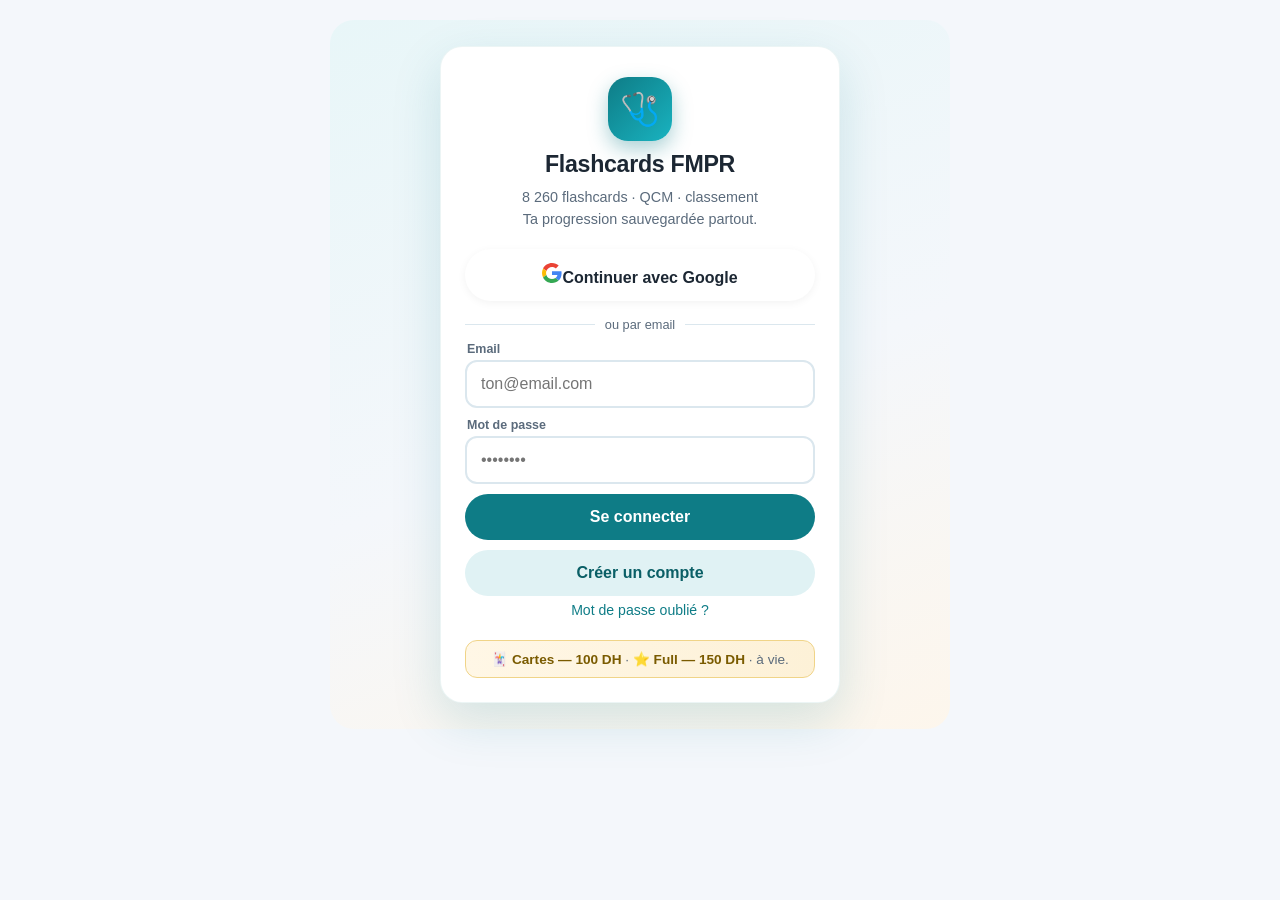
==== index.html @ 7f780e0e "FMPR app with tiers" ====
<!DOCTYPE html>
<html lang="fr">
<head>
<meta charset="UTF-8">
<meta name="viewport" content="width=device-width, initial-scale=1.0, viewport-fit=cover">
<meta name="theme-color" content="#0e7c86">
<title>Flashcards FMPR — Connexion</title>
<link rel="stylesheet" href="styles.css">
<link rel="manifest" href="manifest.json">
</head>
<body>
<div id="app"></div>
<script>
/* Vigie de demarrage : si l'app ne s'affiche pas (module bloque,
   navigateur trop ancien...), affiche un message d'aide au lieu d'une page blanche. */
(function () {
  var app = document.getElementById('app');
  if (!app) return;
  function card(title, body) {
    if (app.children.length) return;
    app.innerHTML =
      '<div style="min-height:70vh;display:flex;align-items:center;justify-content:center;padding:24px;font-family:-apple-system,Segoe UI,Roboto,Arial,sans-serif;">' +
      '<div style="max-width:420px;background:#fff;border-radius:16px;box-shadow:0 8px 24px rgba(14,124,134,.15);padding:28px 24px;text-align:center;color:#1c2733;">' +
      '<div style="font-size:2rem;margin-bottom:8px;">&#129657;</div>' +
      '<h2 style="margin:0 0 8px;font-size:1.1rem;">' + title + '</h2>' +
      '<p style="margin:0;font-size:.92rem;line-height:1.6;color:#5b6b7c;">' + body + '</p></div></div>';
  }
  var noImportMap = !('supports' in HTMLScriptElement) || !HTMLScriptElement.supports('importmap');
  if (noImportMap) {
    card('Mets \u00e0 jour ton navigateur',
      'Cette app a besoin d\u2019un navigateur r\u00e9cent. Sur iPhone : R\u00e9glages \u2192 G\u00e9n\u00e9ral \u2192 Mise \u00e0 jour logicielle, ou ouvre ce lien dans Chrome.');
    return;
  }
  setTimeout(function () {
    card('La page n\u2019arrive pas \u00e0 charger',
      'V\u00e9rifie ta connexion internet, d\u00e9sactive ton bloqueur de pub pour ce site, puis recharge la page. Si \u00e7a persiste, ouvre le lien dans Chrome ou un Safari \u00e0 jour.');
  }, 9000);
})();
</script>
<div id="toast" class="toast" hidden></div>
<script type="module" src="js/login.js"></script>
<script>
if ('serviceWorker' in navigator) {
  window.addEventListener('load', () => {
    navigator.serviceWorker.register('sw.js').catch(() => {});
  });
}
</script>
</body>
</html>
---- styles.css ----
:root{
  --teal:#0e7c86; --teal-dark:#0a5f66; --teal-light:#e0f2f4;
  --bg:#f4f7fb; --card:#ffffff; --ink:#1c2733; --muted:#5b6b7c;
  --gold:#f5c542; --green:#22a06b; --red:#e05252;
  --radius:16px;
}
*{box-sizing:border-box; -webkit-tap-highlight-color:transparent;}
html,body{margin:0;padding:0;}
body{
  font-family:-apple-system,BlinkMacSystemFont,"Segoe UI",Roboto,Arial,sans-serif;
  background:var(--bg); color:var(--ink);
  min-height:100vh; padding-bottom:86px;
}
#app{max-width:640px;margin:0 auto;padding:14px 14px 20px;}

/* ---------- boot / login ---------- */
.boot{text-align:center;padding:70px 20px;color:var(--muted);}
.boot-logo{font-size:3.2rem;}
.boot-title{font-size:1.5rem;font-weight:800;color:var(--ink);margin-top:8px;}
.boot-sub{margin-top:6px;font-size:.9rem;}
.login-wrap{
  min-height:78vh;display:flex;align-items:center;justify-content:center;
  background:linear-gradient(160deg,#e8f6f8 0%,#f4f7fb 55%,#fdf6ec 100%);
  border-radius:24px;padding:26px 16px;margin:6px -4px 0;
}
.login-card{background:var(--card);border-radius:22px;padding:30px 24px 24px;width:100%;max-width:400px;
  box-shadow:0 18px 50px rgba(14,124,134,.16);border:1px solid rgba(14,124,134,.08);}
.login-logo{width:64px;height:64px;margin:0 auto 10px;border-radius:20px;font-size:2rem;
  display:flex;align-items:center;justify-content:center;color:#fff;
  background:linear-gradient(135deg,#0e7c86,#19b3c0);box-shadow:0 8px 20px rgba(14,124,134,.35);}
.login-card h1{margin:0;text-align:center;font-size:1.45rem;letter-spacing:-.3px;}
.login-sub{text-align:center;color:var(--muted);font-size:.9rem;line-height:1.55;margin:8px 0 18px;}
.btn-google{background:#fff;color:#1c2733;border:1.5px solid #dbe7ee;display:flex;align-items:center;
  justify-content:center;gap:10px;box-shadow:0 2px 8px rgba(0,0,0,.05);}
.btn-google:active{background:#f4f7fb;border-color:#b9cdd9;}
.btn-google:disabled{opacity:.6;}
.fld{display:block;margin-top:10px;}
.fld > span{display:block;font-size:.78rem;font-weight:700;color:var(--muted);margin:0 2px 4px;}
.fld .input{margin-top:0;}
.login-pro{margin-top:16px;text-align:center;font-size:.85rem;color:var(--muted);
  background:linear-gradient(90deg,#fff7e6,#fdf1d7);border:1px solid #f0d488;border-radius:12px;padding:10px 12px;}
.login-pro b{color:#7a5b00;}
.btn{display:block;width:100%;border:none;border-radius:999px;padding:14px;font:inherit;
  font-weight:700;font-size:1rem;cursor:pointer;margin-top:10px;}
.btn-primary{background:var(--teal);color:#fff;}
.btn-primary:active{background:var(--teal-dark);}
.btn-ghost{background:var(--teal-light);color:var(--teal-dark);}
.btn-warn{background:#fff7e6;color:#7a5b00;border:2px solid var(--gold);}
.input{width:100%;font:inherit;padding:13px 14px;border:2px solid #dbe7ee;border-radius:12px;margin-top:8px;}
.input:focus{outline:none;border-color:var(--teal);}
.hr{display:flex;align-items:center;gap:10px;color:var(--muted);font-size:.8rem;margin:16px 0 6px;}
.hr::before,.hr::after{content:"";flex:1;height:1px;background:#dbe7ee;}
.err{background:#fdecec;color:#a02c2c;border-radius:10px;padding:10px 12px;font-size:.85rem;margin-top:10px;display:none;}
.linklike{background:none;border:none;color:var(--teal);font:inherit;font-size:.88rem;cursor:pointer;padding:6px 0;}

/* ---------- header / cards ---------- */
.topbar{display:flex;align-items:center;justify-content:space-between;margin:4px 2px 12px;}
.topbar h2{margin:0;font-size:1.2rem;}
.streak{background:#fff;border-radius:999px;padding:7px 14px;font-weight:800;font-size:.9rem;
  box-shadow:0 2px 8px rgba(0,0,0,.06);}
.xpbar{background:var(--card);border-radius:var(--radius);padding:12px 14px;margin-bottom:12px;
  box-shadow:0 2px 10px rgba(0,0,0,.05);}
.xpbar .row{display:flex;justify-content:space-between;font-size:.82rem;color:var(--muted);margin-bottom:6px;}
.xpbar .row b{color:var(--ink);}
.track{height:8px;background:#e8eef3;border-radius:99px;overflow:hidden;}
.track > div{height:100%;background:linear-gradient(90deg,var(--teal),#19b3c0);border-radius:99px;transition:width .3s;}
.grid{display:grid;grid-template-columns:1fr 1fr;gap:10px;}
.disc{background:var(--card);border-radius:var(--radius);padding:16px 14px;box-shadow:0 2px 10px rgba(0,0,0,.05);
  cursor:pointer;border:2px solid transparent;text-align:left;font:inherit;}
.disc:active{border-color:var(--teal);}
.disc .emoji{font-size:1.7rem;}
.disc h3{margin:8px 0 2px;font-size:.98rem;}
.disc small{color:var(--muted);font-size:.78rem;}
.disc .pbar{margin-top:10px;}
.chapter{margin:14px 2px 6px;font-size:.82rem;font-weight:800;color:var(--muted);text-transform:uppercase;letter-spacing:.5px;}
.topic{background:var(--card);border-radius:12px;padding:13px 14px;margin-bottom:8px;display:flex;
  align-items:center;justify-content:space-between;gap:10px;cursor:pointer;box-shadow:0 1px 6px rgba(0,0,0,.04);
  border:none;width:100%;font:inherit;text-align:left;}
.topic .t{font-weight:600;font-size:.93rem;}
.topic .c{font-size:.75rem;color:var(--muted);margin-top:2px;}
.topic .pct{font-size:.78rem;font-weight:800;color:var(--teal);white-space:nowrap;}
.back{background:none;border:none;color:var(--teal);font:inherit;font-weight:700;cursor:pointer;padding:8px 0;font-size:.95rem;}

/* ---------- flip cards ---------- */
.progress-line{font-size:.82rem;color:var(--muted);margin:2px 2px 10px;display:flex;justify-content:space-between;}
.fcard{background:var(--card);border-radius:20px;min-height:300px;display:flex;flex-direction:column;
  justify-content:center;align-items:center;text-align:center;padding:28px 22px;cursor:pointer;
  box-shadow:0 8px 24px rgba(14,124,134,.12);user-select:none;}
.fcard .q{font-size:1.12rem;font-weight:700;line-height:1.5;}
.fcard .a{font-size:1.02rem;line-height:1.6;white-space:pre-line;}
.fcard .hint{margin-top:14px;font-size:.75rem;color:var(--muted);}
.fcard.flipped{background:#f0fafb;border:2px solid var(--teal-light);}
.fcard-nav{display:flex;gap:10px;margin-top:14px;}
.fcard-nav .btn{margin-top:0;}
.star-row{display:flex;justify-content:center;gap:10px;margin-top:10px;}
.iconbtn{background:var(--card);border:2px solid #dbe7ee;border-radius:999px;width:52px;height:52px;
  font-size:1.3rem;cursor:pointer;}
.iconbtn.on{border-color:var(--gold);background:#fff7e6;}
.demo-note{background:#fff7e6;border:2px solid var(--gold);border-radius:12px;padding:12px 14px;
  font-size:.85rem;color:#7a5b00;margin-bottom:12px;line-height:1.5;}

/* ---------- lock / paywall ---------- */
.lock{background:var(--card);border-radius:20px;padding:30px 22px;text-align:center;
  box-shadow:0 10px 30px rgba(14,124,134,.12);margin-top:20px;}
.lock .big{font-size:3rem;}
.lock h2{margin:10px 0 6px;}
.lock p{color:var(--muted);font-size:.92rem;line-height:1.6;}
.code-row{display:flex;gap:8px;margin-top:12px;}
.code-row .input{margin-top:0;font-family:monospace;text-transform:uppercase;}

/* ---------- MCQ ---------- */
.mcq-setup{background:var(--card);border-radius:var(--radius);padding:18px;box-shadow:0 2px 10px rgba(0,0,0,.05);}
.opt{display:block;width:100%;text-align:left;background:var(--card);border:2px solid #dbe7ee;
  border-radius:12px;padding:14px;font:inherit;font-size:.95rem;margin-bottom:10px;cursor:pointer;line-height:1.45;}
.opt.correct{border-color:var(--green);background:#e9f9f1;}
.opt.wrong{border-color:var(--red);background:#fdecec;}
.opt:disabled{cursor:default;opacity:.95;}
.opt .letter{display:inline-block;width:26px;height:26px;border-radius:50%;background:var(--teal-light);
  color:var(--teal-dark);font-weight:800;font-size:.8rem;text-align:center;line-height:26px;margin-right:10px;}
.mcq-q{background:var(--card);border-radius:var(--radius);padding:20px 18px;margin-bottom:14px;
  font-size:1.05rem;font-weight:700;line-height:1.55;box-shadow:0 2px 10px rgba(0,0,0,.05);}
.mcq-explain{background:#eef6ff;border-radius:12px;padding:12px 14px;font-size:.88rem;margin:12px 0;line-height:1.55;}
.result{background:var(--card);border-radius:20px;padding:28px 22px;text-align:center;
  box-shadow:0 10px 30px rgba(14,124,134,.12);margin-top:16px;}
.result .score{font-size:2.6rem;font-weight:800;color:var(--teal);}
.quizpick{display:grid;grid-template-columns:1fr 1fr;gap:10px;margin-top:12px;}

/* ---------- leaderboard ---------- */
.tabs{display:flex;gap:8px;margin-bottom:12px;}
.tabs button{flex:1;border:none;border-radius:999px;padding:10px;font:inherit;font-weight:700;
  background:var(--teal-light);color:var(--teal-dark);cursor:pointer;font-size:.88rem;}
.tabs button.on{background:var(--teal);color:#fff;}
.lb-row{display:flex;align-items:center;gap:12px;background:var(--card);border-radius:12px;
  padding:11px 14px;margin-bottom:8px;box-shadow:0 1px 6px rgba(0,0,0,.04);}
.lb-row.me{border:2px solid var(--teal);}
.lb-rank{font-weight:800;width:30px;text-align:center;font-size:1rem;}
.lb-name{flex:1;font-weight:600;font-size:.92rem;}
.lb-xp{font-weight:800;color:var(--teal);font-size:.9rem;white-space:nowrap;}
.avatar{width:34px;height:34px;border-radius:50%;background:var(--teal-light);display:flex;
  align-items:center;justify-content:center;font-weight:800;color:var(--teal-dark);overflow:hidden;flex:none;}
.avatar img{width:100%;height:100%;object-fit:cover;}

/* ---------- plan ---------- */
.week{background:var(--card);border-radius:var(--radius);padding:16px;margin-bottom:10px;
  box-shadow:0 2px 10px rgba(0,0,0,.05);}
.week-head{display:flex;justify-content:space-between;align-items:center;cursor:pointer;
  background:none;border:none;width:100%;font:inherit;text-align:left;padding:0;}
.week-head h3{margin:0;font-size:.98rem;}
.week-head small{color:var(--muted);}
.phase{display:inline-block;font-size:.7rem;font-weight:800;background:var(--teal-light);
  color:var(--teal-dark);border-radius:99px;padding:3px 10px;margin-bottom:8px;}
.task{display:flex;gap:10px;align-items:flex-start;padding:9px 0;border-top:1px solid #eef2f6;
  font-size:.9rem;line-height:1.5;cursor:pointer;}
.task input{width:20px;height:20px;margin-top:2px;accent-color:var(--teal);flex:none;}
.task.done span{text-decoration:line-through;color:var(--muted);}

/* ---------- profile ---------- */
.kv{background:var(--card);border-radius:var(--radius);padding:16px;margin-bottom:10px;
  box-shadow:0 2px 10px rgba(0,0,0,.05);font-size:.92rem;}
.kv .r{display:flex;justify-content:space-between;padding:7px 0;border-bottom:1px solid #eef2f6;}
.kv .r:last-child{border-bottom:none;}
.kv .k{color:var(--muted);}
.kv .v{font-weight:700;}
.badge{display:inline-block;background:linear-gradient(135deg,#f5c542,#e8a91c);color:#5c430a;
  font-weight:800;font-size:.75rem;border-radius:99px;padding:4px 12px;}

/* ---------- MCQ multi-réponses ---------- */
.mopt{display:flex;align-items:flex-start;gap:10px;width:100%;text-align:left;background:var(--card);
  border:2px solid #dbe7ee;border-radius:12px;padding:13px 14px;font:inherit;font-size:.95rem;
  margin-bottom:10px;cursor:pointer;line-height:1.45;}
.mopt .mbox{flex:none;width:24px;height:24px;border-radius:7px;border:2px solid #b9cdd9;margin-top:1px;
  display:flex;align-items:center;justify-content:center;font-size:.85rem;color:#fff;background:#fff;
  transition:all .15s;}
.mopt .letter{display:inline-block;width:26px;height:26px;flex:none;border-radius:50%;background:var(--teal-light);
  color:var(--teal-dark);font-weight:800;font-size:.8rem;text-align:center;line-height:26px;margin-top:0;}
.mopt.sel{border-color:var(--teal);background:#f0fafb;}
.mopt.sel .mbox{background:var(--teal);border-color:var(--teal);}
.mopt.sel .mbox::after{content:"✓";}
.mopt.good{border-color:var(--green);background:#e9f9f1;}
.mopt.good .mbox{background:var(--green);border-color:var(--green);}
.mopt.good .mbox::after{content:"✓";}
.mopt.bad{border-color:var(--red);background:#fdecec;}
.mopt.bad .mbox{background:var(--red);border-color:var(--red);}
.mopt.bad .mbox::after{content:"✕";}
.mopt.missed{border-color:var(--gold);background:#fff7e6;}
.mopt.missed .mbox{border-color:var(--gold);}
.mopt:disabled{cursor:default;}
.mopt .obody{flex:1;}
.mexp{font-size:.83rem;color:var(--muted);margin-top:8px;padding-top:8px;border-top:1px dashed #dbe7ee;line-height:1.55;}
.mexp b{color:var(--ink);}
.confirmbar{position:sticky;bottom:86px;margin:14px -4px 0;padding:10px 4px;
  background:linear-gradient(transparent,var(--bg) 40%);}
.qcm-count{display:grid;grid-template-columns:1fr 1fr;gap:10px;margin-top:12px;}
.qcm-count .btn{margin-top:0;}
.verdict{display:flex;align-items:center;gap:10px;border-radius:12px;padding:12px 14px;
  font-size:.92rem;font-weight:700;margin-bottom:12px;line-height:1.5;}
.verdict.perfect{background:#e9f9f1;color:#146c43;}
.verdict.partial{background:#fff7e6;color:#7a5b00;}
.verdict.zero{background:#fdecec;color:#a02c2c;}

/* ---------- tabbar / toast ---------- */
.tabbar{position:fixed;bottom:0;left:0;right:0;background:#fff;border-top:1px solid #e3eaF0;
  display:flex;z-index:50;padding:6px 4px calc(8px + env(safe-area-inset-bottom));}
.tabbar button{flex:1;background:none;border:none;font-size:1.35rem;cursor:pointer;color:#9fb0bd;
  display:flex;flex-direction:column;align-items:center;gap:2px;font:inherit;}
.tabbar button span{font-size:.62rem;font-weight:700;}
.tabbar button.on{color:var(--teal);}
.tabbar a{flex:1;background:none;border:none;font-size:1.35rem;cursor:pointer;color:#9fb0bd;
  display:flex;flex-direction:column;align-items:center;gap:2px;font:inherit;text-decoration:none;}
.tabbar a span{font-size:.62rem;font-weight:700;}
.tabbar a.on{color:var(--teal);}
.toast{position:fixed;bottom:96px;left:50%;transform:translateX(-50%);background:#1c2733;color:#fff;
  padding:12px 20px;border-radius:999px;font-size:.88rem;z-index:99;box-shadow:0 6px 20px rgba(0,0,0,.25);
  max-width:90vw;text-align:center;}
.empty{text-align:center;color:var(--muted);padding:40px 20px;font-size:.92rem;line-height:1.6;}
.small{font-size:.8rem;color:var(--muted);line-height:1.55;}
.mt{margin-top:14px;}

/* ---------- accueil v2 : pilules + recherche + cartes sujets ---------- */
.searchbar{position:sticky;top:0;z-index:5;background:var(--bg);padding:8px 0 10px;}
.searchbar input{width:100%;font:inherit;padding:12px 18px;border:2px solid #dbe7ee;border-radius:999px;background:#fff;}
.searchbar input:focus{outline:none;border-color:var(--teal);}
.pills{display:flex;gap:8px;overflow-x:auto;padding:2px 2px 10px;scrollbar-width:none;-webkit-overflow-scrolling:touch;}
.pills::-webkit-scrollbar{display:none;}
.pill{flex:none;background:#fff;border:2px solid #e3eef4;border-radius:999px;padding:10px 16px;
  font:inherit;font-weight:700;font-size:.88rem;color:var(--ink);cursor:pointer;white-space:nowrap;}
.pill span{font-weight:400;color:var(--muted);font-size:.78rem;margin-left:3px;}
.pill.on{background:var(--teal);border-color:var(--teal);color:#fff;}
.pill.on span{color:#d7eef0;}
.disc-sub{text-align:center;color:var(--muted);font-size:.85rem;margin:2px 0 4px;}
.chap{margin:16px 2px 8px;font-size:.78rem;font-weight:800;color:var(--teal);
  text-transform:uppercase;letter-spacing:1.4px;}
.tcard{background:#fff;border-radius:20px;padding:18px 16px;box-shadow:0 2px 10px rgba(0,0,0,.05);
  text-decoration:none;color:inherit;display:block;}
.tcard:active{transform:scale(.98);}
.tcard .tt{font-weight:800;font-size:1.02rem;line-height:1.28;}
.tcard .tc{color:var(--muted);font-size:.83rem;margin-top:5px;}
.tcard .go{color:var(--teal);font-weight:700;margin-top:10px;font-size:.92rem;}
.patho-banner{display:flex;align-items:center;justify-content:space-between;background:#fff;
  border-radius:var(--radius);padding:14px 16px;margin-top:14px;box-shadow:0 2px 10px rgba(0,0,0,.05);
  text-decoration:none;color:inherit;}
.patho-banner small{color:var(--muted);display:block;font-size:.75rem;margin-top:2px;}
.patho-banner .go{color:var(--teal);font-weight:700;white-space:nowrap;}
.demo-note{background:#fff7e6;border:1px solid #f0d488;border-radius:12px;padding:10px 12px;
  font-size:.83rem;color:#7a5b00;margin:10px 0;}
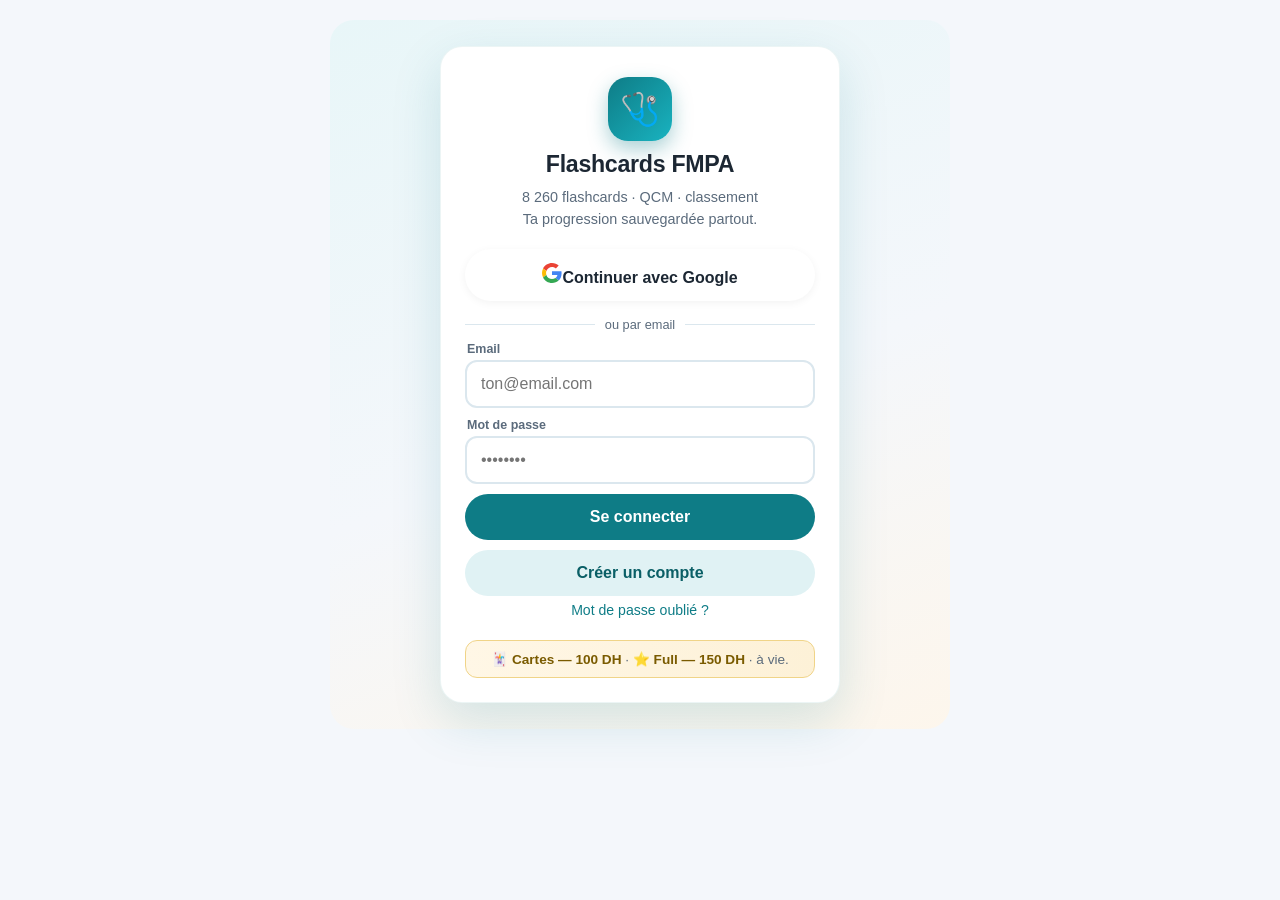
==== commit 494e87f6: "FMPA Flashcards v1: 443 topics, 13,290 cards, single 100DH tier, 10DH referrals" ====
--- a/index.html
+++ b/index.html
@@ -4,7 +4,7 @@
 <meta charset="UTF-8">
 <meta name="viewport" content="width=device-width, initial-scale=1.0, viewport-fit=cover">
 <meta name="theme-color" content="#0e7c86">
-<title>Flashcards FMPR — Connexion</title>
+<title>Flashcards FMPA — Connexion</title>
 <link rel="stylesheet" href="styles.css">
 <link rel="manifest" href="manifest.json">
 </head>
--- a/styles.css
+++ b/styles.css
@@ -209,10 +209,29 @@
   display:flex;flex-direction:column;align-items:center;gap:2px;font:inherit;text-decoration:none;}
 .tabbar a span{font-size:.62rem;font-weight:700;}
 .tabbar a.on{color:var(--teal);}
+.tabbar img.tablogo{width:26px;height:26px;object-fit:contain;}
 .toast{position:fixed;bottom:96px;left:50%;transform:translateX(-50%);background:#1c2733;color:#fff;
   padding:12px 20px;border-radius:999px;font-size:.88rem;z-index:99;box-shadow:0 6px 20px rgba(0,0,0,.25);
   max-width:90vw;text-align:center;}
 .empty{text-align:center;color:var(--muted);padding:40px 20px;font-size:.92rem;line-height:1.6;}
+/* ---------- UM6SS ---------- */
+.um6ss-head{display:flex;align-items:center;gap:12px;margin:6px 0 2px;}
+.um6ss-head img{width:52px;height:52px;object-fit:contain;}
+.um6ss-tabs{display:flex;gap:8px;margin:12px 0;}
+.um6ss-tabs button{flex:1;border:2px solid #e0f2f4;background:#fff;border-radius:12px;padding:12px 8px;
+  font:inherit;font-weight:700;font-size:.92rem;color:#0a5f66;cursor:pointer;}
+.um6ss-tabs button.on{background:#0e7c86;border-color:#0e7c86;color:#fff;}
+.case-card{display:block;background:#fff;border:2px solid #e0f2f4;border-radius:14px;padding:14px;margin:10px 0;
+  text-decoration:none;color:inherit;}
+.case-card h3{margin:0 0 6px;font-size:1rem;}
+.case-card p{margin:0;font-size:.85rem;color:#5b6b7c;line-height:1.5;}
+.case-card .meta{display:flex;gap:8px;margin-top:8px;font-size:.78rem;color:#0a5f66;font-weight:700;}
+.scenario{background:#eef7f8;border-left:4px solid #0e7c86;border-radius:0 12px 12px 0;padding:12px 14px;
+  font-size:.9rem;line-height:1.65;margin:12px 0;}
+.reveal{background:#fff8e6;border:1px solid #f0d98c;border-radius:12px;padding:12px 14px;
+  font-size:.88rem;line-height:1.6;margin:12px 0;}
+.reveal b{color:#8a6d1a;}
+.q-step{font-size:.78rem;font-weight:700;color:#0a5f66;letter-spacing:.4px;margin:14px 0 4px;}
 .small{font-size:.8rem;color:var(--muted);line-height:1.55;}
 .mt{margin-top:14px;}
 
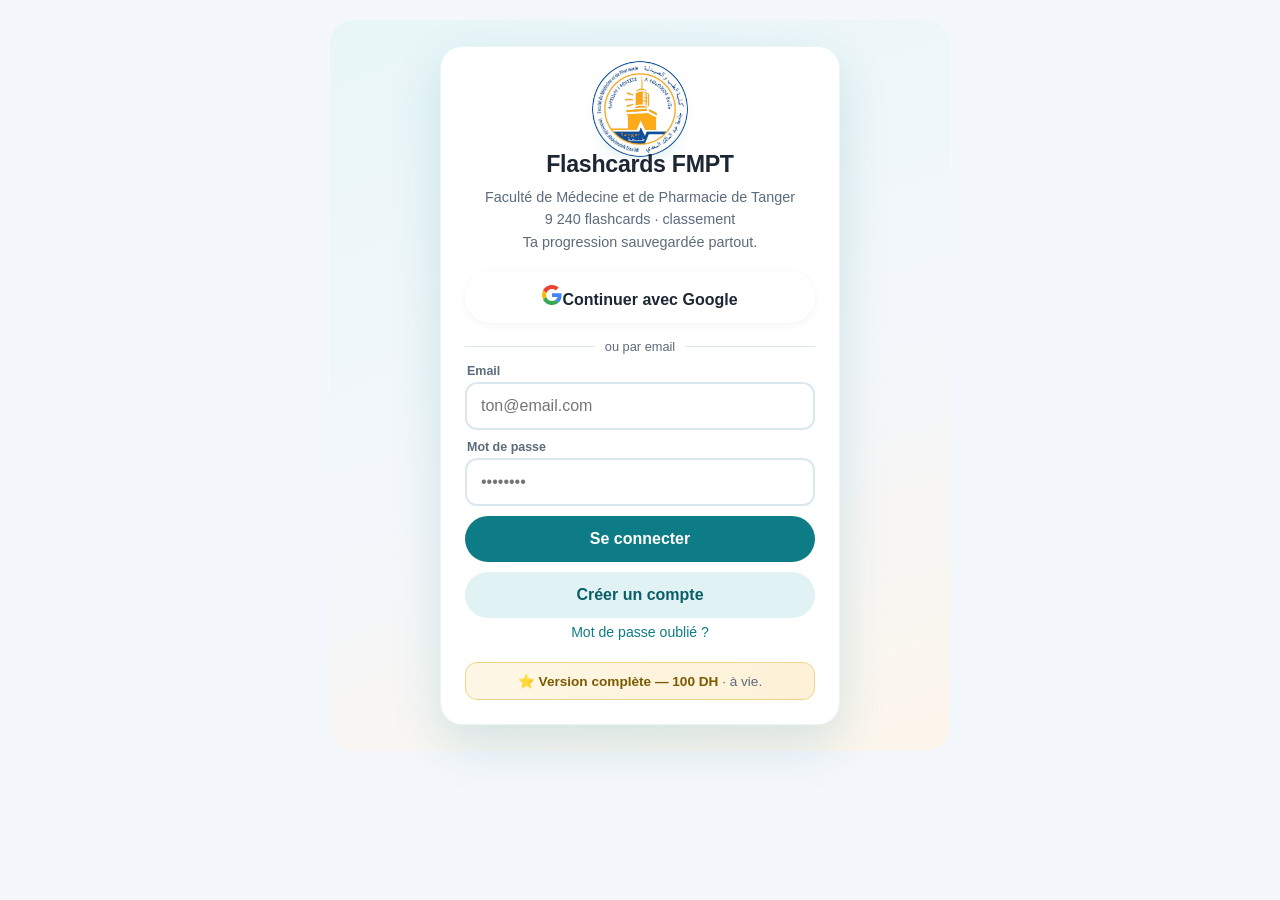
==== commit 2b74a9c5: "FMPT Flashcards: 308 topics, 9240 cards, rebranded app" ====
--- a/index.html
+++ b/index.html
@@ -4,7 +4,7 @@
 <meta charset="UTF-8">
 <meta name="viewport" content="width=device-width, initial-scale=1.0, viewport-fit=cover">
 <meta name="theme-color" content="#0e7c86">
-<title>Flashcards FMPA — Connexion</title>
+<title>Flashcards FMPT — Connexion</title>
 <link rel="stylesheet" href="styles.css">
 <link rel="manifest" href="manifest.json">
 </head>
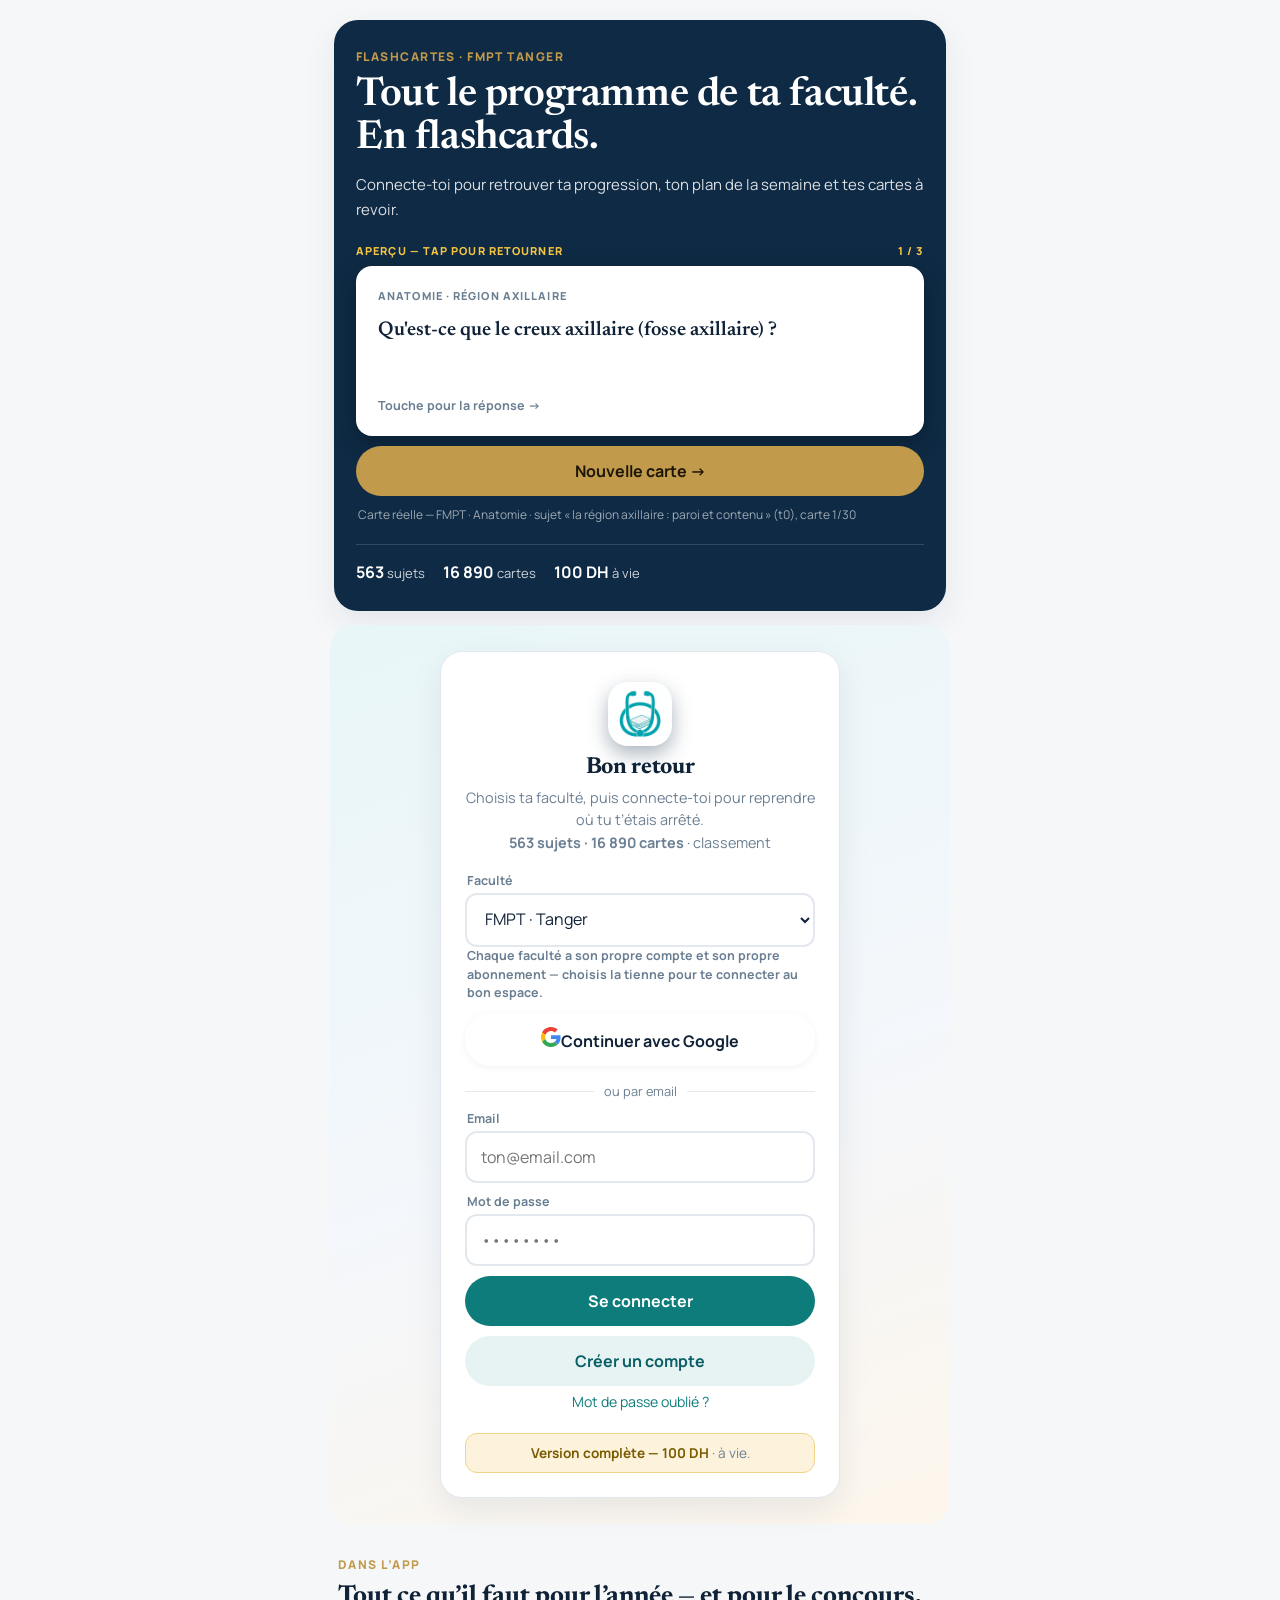
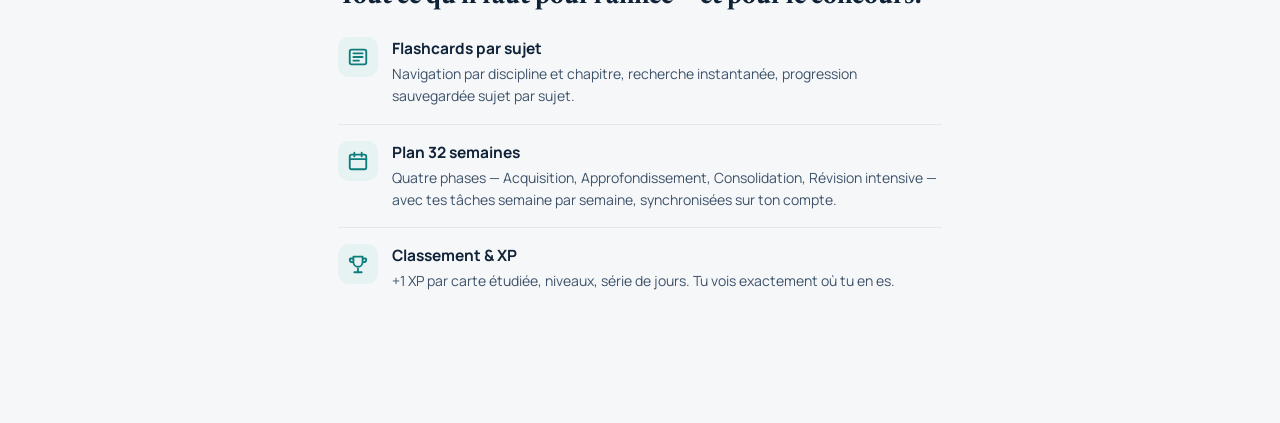
==== commit 50775bcd: "Flashcards fmpt-flashcards app" ====
--- a/index.html
+++ b/index.html
@@ -3,10 +3,12 @@
 <head>
 <meta charset="UTF-8">
 <meta name="viewport" content="width=device-width, initial-scale=1.0, viewport-fit=cover">
-<meta name="theme-color" content="#0e7c86">
+<meta name="theme-color" content="#0e2a44">
 <title>Flashcards FMPT — Connexion</title>
 <link rel="stylesheet" href="styles.css">
 <link rel="manifest" href="manifest.json">
+<link rel="icon" href="icon-512.png">
+<link rel="apple-touch-icon" href="icon-192.png">
 </head>
 <body>
 <div id="app"></div>
@@ -21,7 +23,7 @@
     app.innerHTML =
       '<div style="min-height:70vh;display:flex;align-items:center;justify-content:center;padding:24px;font-family:-apple-system,Segoe UI,Roboto,Arial,sans-serif;">' +
       '<div style="max-width:420px;background:#fff;border-radius:16px;box-shadow:0 8px 24px rgba(14,124,134,.15);padding:28px 24px;text-align:center;color:#1c2733;">' +
-      '<div style="font-size:2rem;margin-bottom:8px;">&#129657;</div>' +
+      '<div style="margin-bottom:8px;color:#0e7c7b;display:flex;justify-content:center;"><svg width="36" height="36" viewBox="0 0 24 24" fill="none" stroke="currentColor" stroke-width="2" stroke-linecap="round" stroke-linejoin="round"><path d="M12 3 2.5 20h19L12 3z"/><path d="M12 10v4M12 17.5v.5"/></svg></div>' +
       '<h2 style="margin:0 0 8px;font-size:1.1rem;">' + title + '</h2>' +
       '<p style="margin:0;font-size:.92rem;line-height:1.6;color:#5b6b7c;">' + body + '</p></div></div>';
   }
--- a/styles.css
+++ b/styles.css
@@ -1,81 +1,171 @@
+/* ============================================================================
+   Flashcards FMPT — Clean Premium (porté de l'aperçu approuvé 2026-10-26).
+   Jetons : bg #f6f7f9, surface #fff, ink #0f2237, navy #0e2a44,
+   teal #0e7c7b, gold #c19a4b, radius 18px.
+   Polices : Manrope (UI) + Newsreader (titres / questions) — Google Fonts,
+   avec replis système hors-ligne. Mode sombre : prefers-color-scheme.
+   Règles anti-régression : icônes = SVG en ligne (jamais de glyphes de
+   police — ils se coupent sur téléphone) ; les règles de rangée sont
+   limitées aux enfants directs (ex. .feat-list > li) ; les cartes flip
+   grandissent avec leur contenu (faces dans une même cellule de grille).
+   ============================================================================ */
+@import url('https://fonts.googleapis.com/css2?family=Manrope:wght@400;500;600;700;800&family=Newsreader:ital,opsz,wght@0,6..72,500;0,6..72,600;1,6..72,500&display=swap');
+
 :root{
-  --teal:#0e7c86; --teal-dark:#0a5f66; --teal-light:#e0f2f4;
-  --bg:#f4f7fb; --card:#ffffff; --ink:#1c2733; --muted:#5b6b7c;
-  --gold:#f5c542; --green:#22a06b; --red:#e05252;
-  --radius:16px;
+  --bg:#f6f7f9; --surface:#ffffff; --surface2:#eef1f4; --line:#e3e8ee;
+  --ink:#0f2237; --ink2:#3d5269; --muted:#6b7f92;
+  --navy:#0e2a44; --navy2:#12365a;
+  --teal:#0e7c7b; --teal2:#0a5e5d; --teal-dark:#0a5f66; --teal-soft:#e6f3f2; --teal-light:#e0f2f4;
+  --gold:#c19a4b; --gold-soft:#fdf3dc; --gold-bright:#f5c542;
+  --green:#157a4c; --green-soft:#e6f4ec; --red:#c0392b; --red-soft:#fdecea;
+  --radius:18px;
+  --shadow:0 12px 32px rgba(14,42,68,.08);
+  --shadow2:0 4px 14px rgba(14,42,68,.06);
+}
+@media (prefers-color-scheme: dark){
+  :root{
+    --bg:#0b1420; --surface:#121f31; --surface2:#18293f; --line:#24344c;
+    --ink:#eef3f8; --ink2:#b9c9d9; --muted:#8aa0b5;
+    /* --navy NE DOIT PAS basculer en clair en mode sombre : les cartes
+       .hero/.today-card/.resume-card/.me-card ont un fond
+       navy + texte blanc — avec --navy:#eaf1f8 le texte blanc devenait
+       invisible sur fond pâle (bug Plan 2026-10-26). Navy reste #0e2a44. */
+    --teal-dark:#7dd3d2; /* texte sarcelle clair sur fonds sombres en mode sombre */
+    --teal-soft:#143636; --gold-soft:#2e2716; --red-soft:#3a1d1a; --green-soft:#173628;
+    --teal-light:#143636;
+    --shadow:0 12px 32px rgba(0,0,0,.35);
+  }
 }
 *{box-sizing:border-box; -webkit-tap-highlight-color:transparent;}
 html,body{margin:0;padding:0;}
 body{
-  font-family:-apple-system,BlinkMacSystemFont,"Segoe UI",Roboto,Arial,sans-serif;
+  font-family:Manrope,system-ui,-apple-system,"Segoe UI",Roboto,Arial,sans-serif;
   background:var(--bg); color:var(--ink);
   min-height:100vh; padding-bottom:86px;
+  -webkit-font-smoothing:antialiased;
 }
+h1,h2,h3,.serif{font-family:Newsreader,Georgia,serif;}
 #app{max-width:640px;margin:0 auto;padding:14px 14px 20px;}
+a{color:var(--teal);}
+img{max-width:100%;}
 
 /* ---------- boot / login ---------- */
 .boot{text-align:center;padding:70px 20px;color:var(--muted);}
 .boot-logo{font-size:3.2rem;}
 .boot-title{font-size:1.5rem;font-weight:800;color:var(--ink);margin-top:8px;}
 .boot-sub{margin-top:6px;font-size:.9rem;}
+
+/* Hero déconnecté (page de connexion) */
+.hero{background:var(--navy);color:#fff;border-radius:24px;padding:28px 22px;margin:6px 0 0;
+  box-shadow:var(--shadow);}
+@media (prefers-color-scheme: dark){ .hero{background:#0e2a44;color:#fff;} }
+/* Contraste mode sombre — cartes à fond navy + texte blanc : le fond
+   doit rester navy sombre (comme .hero ci-dessus), sinon le texte blanc
+   est invisible. Idem pour les verdicts : texte fixe sombre sur fond
+   *-soft qui bascule en sombre en mode sombre → texte clair. */
+@media (prefers-color-scheme: dark){
+  .today-card,.resume-card,.me-card{background:#0e2a44;color:#fff;}
+  .verdict.perfect{color:#7ddba8;} .verdict.partial{color:#f5c542;} .verdict.zero{color:#ff9a8a;}
+  .reveal b{color:#f5c542;}
+}
+.hero-eyebrow{margin:0 0 10px;font-size:12px;font-weight:800;letter-spacing:.12em;text-transform:uppercase;color:var(--gold);}
+.hero-title{margin:0;font-family:Newsreader,Georgia,serif;font-weight:600;font-size:clamp(30px,7.5vw,40px);line-height:1.08;letter-spacing:-.01em;color:#fff;}
+.hero-sub{margin:12px 0 0;font-size:15px;line-height:1.65;color:rgba(255,255,255,.85);}
+.hero-stats{display:flex;gap:18px;flex-wrap:wrap;margin-top:20px;padding-top:16px;border-top:1px solid rgba(255,255,255,.15);font-size:13px;color:rgba(255,255,255,.8);}
+.hero-stats b{color:#fff;font-size:16px;}
+.demo-flip{margin-top:20px;}
+.demo-flip-head{display:flex;justify-content:space-between;font-size:11px;font-weight:800;letter-spacing:.1em;text-transform:uppercase;color:var(--gold-bright);margin-bottom:8px;}
+.demo-card{background:#fff;color:#0f2237;border-radius:16px;padding:22px;cursor:pointer;
+  display:grid;min-height:170px;box-shadow:0 8px 24px rgba(0,0,0,.25);user-select:none;}
+.demo-face{grid-area:1/1;display:flex;flex-direction:column;}
+.demo-face[hidden]{display:none;}
+.demo-tag{font-size:11px;font-weight:800;letter-spacing:.1em;text-transform:uppercase;color:#6b7f92;}
+.demo-q{font-family:Newsreader,Georgia,serif;font-weight:600;font-size:20px;line-height:1.3;margin:14px 0 8px;color:#0f2237;}
+.demo-a{font-size:17px;line-height:1.55;margin:14px 0 8px;color:#0f2237;}
+.demo-hint{margin-top:auto;font-size:12.5px;font-weight:700;color:#6b7f92;}
+.demo-card.flipped{background:var(--teal);color:#fff;}
+.demo-card.flipped .demo-tag,.demo-card.flipped .demo-a{color:#fff;}
+.demo-card.flipped .demo-hint{color:rgba(255,255,255,.75);}
+.demo-src{margin:10px 2px 0;font-size:12px;color:rgba(255,255,255,.6);line-height:1.5;}
+.btn-gold{background:var(--gold);color:#1c1608;}
+.btn-gold:active{background:#a8873c;}
+
+.landing-feats{padding:32px 4px 8px;}
+.landing-feats h2{font-size:26px;line-height:1.15;margin:0 0 8px;}
+.feat-list{list-style:none;margin:0;padding:0;}
+.feat-list > li{display:flex;gap:14px;padding:16px 0;border-bottom:1px solid var(--line);align-items:flex-start;}
+.feat-list > li:last-child{border-bottom:none;}
+.feat-ic{flex:none;width:40px;height:40px;border-radius:11px;background:var(--teal-soft);color:var(--teal);
+  display:flex;align-items:center;justify-content:center;padding:0;border:0;}
+.feat-ic img{width:30px;height:30px;object-fit:contain;background:#fff;border-radius:6px;}
+.feat-list b{font-size:15.5px;}
+.feat-list p{margin:4px 0 0;font-size:14px;line-height:1.6;color:var(--ink2);}
+
 .login-wrap{
-  min-height:78vh;display:flex;align-items:center;justify-content:center;
+  min-height:60vh;display:flex;align-items:center;justify-content:center;
   background:linear-gradient(160deg,#e8f6f8 0%,#f4f7fb 55%,#fdf6ec 100%);
-  border-radius:24px;padding:26px 16px;margin:6px -4px 0;
+  border-radius:24px;padding:26px 16px;margin:14px -4px 0;
 }
-.login-card{background:var(--card);border-radius:22px;padding:30px 24px 24px;width:100%;max-width:400px;
-  box-shadow:0 18px 50px rgba(14,124,134,.16);border:1px solid rgba(14,124,134,.08);}
-.login-logo{width:64px;height:64px;margin:0 auto 10px;border-radius:20px;font-size:2rem;
-  display:flex;align-items:center;justify-content:center;color:#fff;
-  background:linear-gradient(135deg,#0e7c86,#19b3c0);box-shadow:0 8px 20px rgba(14,124,134,.35);}
-.login-card h1{margin:0;text-align:center;font-size:1.45rem;letter-spacing:-.3px;}
+@media (prefers-color-scheme: dark){ .login-wrap{background:linear-gradient(160deg,#12283d 0%,#0b1420 60%,#1c1608 100%);} }
+.login-card{background:var(--surface);border-radius:22px;padding:30px 24px 24px;width:100%;max-width:400px;
+  box-shadow:var(--shadow);border:1px solid var(--line);}
+.login-logo{width:64px;height:64px;margin:0 auto 10px;border-radius:20px;
+  display:flex;align-items:center;justify-content:center;
+  background:#fff;box-shadow:0 8px 20px rgba(14,42,68,.35);}
+.login-logo img{width:56px;height:56px;object-fit:contain;border-radius:14px;display:block;}
+.login-card h1{margin:0;text-align:center;font-size:1.45rem;letter-spacing:-.3px;font-family:Newsreader,Georgia,serif;}
 .login-sub{text-align:center;color:var(--muted);font-size:.9rem;line-height:1.55;margin:8px 0 18px;}
-.btn-google{background:#fff;color:#1c2733;border:1.5px solid #dbe7ee;display:flex;align-items:center;
+.btn-google{background:var(--surface);color:var(--ink);border:1.5px solid var(--line);display:flex;align-items:center;
   justify-content:center;gap:10px;box-shadow:0 2px 8px rgba(0,0,0,.05);}
-.btn-google:active{background:#f4f7fb;border-color:#b9cdd9;}
+.btn-google:active{background:var(--surface2);}
 .btn-google:disabled{opacity:.6;}
 .fld{display:block;margin-top:10px;}
 .fld > span{display:block;font-size:.78rem;font-weight:700;color:var(--muted);margin:0 2px 4px;}
 .fld .input{margin-top:0;}
+.fld-note{display:block;font-size:12.5px;font-weight:400;color:var(--muted);margin:6px 2px 0;line-height:1.5;}
 .login-pro{margin-top:16px;text-align:center;font-size:.85rem;color:var(--muted);
-  background:linear-gradient(90deg,#fff7e6,#fdf1d7);border:1px solid #f0d488;border-radius:12px;padding:10px 12px;}
+  background:var(--gold-soft);border:1px solid #f0d488;border-radius:12px;padding:10px 12px;}
 .login-pro b{color:#7a5b00;}
+@media (prefers-color-scheme: dark){ .login-pro b{color:#f5c542;} }
 .btn{display:block;width:100%;border:none;border-radius:999px;padding:14px;font:inherit;
   font-weight:700;font-size:1rem;cursor:pointer;margin-top:10px;}
 .btn-primary{background:var(--teal);color:#fff;}
-.btn-primary:active{background:var(--teal-dark);}
-.btn-ghost{background:var(--teal-light);color:var(--teal-dark);}
-.btn-warn{background:#fff7e6;color:#7a5b00;border:2px solid var(--gold);}
-.input{width:100%;font:inherit;padding:13px 14px;border:2px solid #dbe7ee;border-radius:12px;margin-top:8px;}
+.btn-primary:active{background:var(--teal2);}
+.btn-ghost{background:var(--teal-soft);color:var(--teal-dark);}
+@media (prefers-color-scheme: dark){ .btn-ghost{color:var(--teal);} }
+.btn-warn{background:#fff7e6;color:#7a5b00;border:2px solid var(--gold-bright);}
+.input{width:100%;font:inherit;padding:13px 14px;border:2px solid var(--line);border-radius:12px;margin-top:8px;
+  background:var(--surface);color:var(--ink);}
 .input:focus{outline:none;border-color:var(--teal);}
+select.input{appearance:auto;}
 .hr{display:flex;align-items:center;gap:10px;color:var(--muted);font-size:.8rem;margin:16px 0 6px;}
-.hr::before,.hr::after{content:"";flex:1;height:1px;background:#dbe7ee;}
-.err{background:#fdecec;color:#a02c2c;border-radius:10px;padding:10px 12px;font-size:.85rem;margin-top:10px;display:none;}
+.hr::before,.hr::after{content:"";flex:1;height:1px;background:var(--line);}
+.err{background:var(--red-soft);color:var(--red);border-radius:10px;padding:10px 12px;font-size:.85rem;margin-top:10px;display:none;}
 .linklike{background:none;border:none;color:var(--teal);font:inherit;font-size:.88rem;cursor:pointer;padding:6px 0;}
 
 /* ---------- header / cards ---------- */
 .topbar{display:flex;align-items:center;justify-content:space-between;margin:4px 2px 12px;}
 .topbar h2{margin:0;font-size:1.2rem;}
-.streak{background:#fff;border-radius:999px;padding:7px 14px;font-weight:800;font-size:.9rem;
-  box-shadow:0 2px 8px rgba(0,0,0,.06);}
-.xpbar{background:var(--card);border-radius:var(--radius);padding:12px 14px;margin-bottom:12px;
-  box-shadow:0 2px 10px rgba(0,0,0,.05);}
+.streak{background:var(--surface);border-radius:999px;padding:7px 14px;font-weight:800;font-size:.9rem;
+  box-shadow:var(--shadow2);}
+.xpbar{background:var(--surface);border-radius:var(--radius);padding:12px 14px;margin-bottom:12px;
+  box-shadow:var(--shadow2);}
 .xpbar .row{display:flex;justify-content:space-between;font-size:.82rem;color:var(--muted);margin-bottom:6px;}
 .xpbar .row b{color:var(--ink);}
-.track{height:8px;background:#e8eef3;border-radius:99px;overflow:hidden;}
+.track{height:8px;background:var(--surface2);border-radius:99px;overflow:hidden;}
 .track > div{height:100%;background:linear-gradient(90deg,var(--teal),#19b3c0);border-radius:99px;transition:width .3s;}
 .grid{display:grid;grid-template-columns:1fr 1fr;gap:10px;}
-.disc{background:var(--card);border-radius:var(--radius);padding:16px 14px;box-shadow:0 2px 10px rgba(0,0,0,.05);
-  cursor:pointer;border:2px solid transparent;text-align:left;font:inherit;}
+.disc{background:var(--surface);border-radius:var(--radius);padding:16px 14px;box-shadow:var(--shadow2);
+  cursor:pointer;border:2px solid transparent;text-align:left;font:inherit;color:var(--ink);}
 .disc:active{border-color:var(--teal);}
 .disc .emoji{font-size:1.7rem;}
 .disc h3{margin:8px 0 2px;font-size:.98rem;}
 .disc small{color:var(--muted);font-size:.78rem;}
 .disc .pbar{margin-top:10px;}
 .chapter{margin:14px 2px 6px;font-size:.82rem;font-weight:800;color:var(--muted);text-transform:uppercase;letter-spacing:.5px;}
-.topic{background:var(--card);border-radius:12px;padding:13px 14px;margin-bottom:8px;display:flex;
-  align-items:center;justify-content:space-between;gap:10px;cursor:pointer;box-shadow:0 1px 6px rgba(0,0,0,.04);
-  border:none;width:100%;font:inherit;text-align:left;}
+.topic{background:var(--surface);border-radius:12px;padding:13px 14px;margin-bottom:8px;display:flex;
+  align-items:center;justify-content:space-between;gap:10px;cursor:pointer;box-shadow:var(--shadow2);
+  border:none;width:100%;font:inherit;text-align:left;color:var(--ink);}
 .topic .t{font-weight:600;font-size:.93rem;}
 .topic .c{font-size:.75rem;color:var(--muted);margin-top:2px;}
 .topic .pct{font-size:.78rem;font-weight:800;color:var(--teal);white-space:nowrap;}
@@ -83,25 +173,29 @@
 
 /* ---------- flip cards ---------- */
 .progress-line{font-size:.82rem;color:var(--muted);margin:2px 2px 10px;display:flex;justify-content:space-between;}
-.fcard{background:var(--card);border-radius:20px;min-height:300px;display:flex;flex-direction:column;
-  justify-content:center;align-items:center;text-align:center;padding:28px 22px;cursor:pointer;
-  box-shadow:0 8px 24px rgba(14,124,134,.12);user-select:none;}
-.fcard .q{font-size:1.12rem;font-weight:700;line-height:1.5;}
-.fcard .a{font-size:1.02rem;line-height:1.6;white-space:pre-line;}
+.fcard{background:var(--surface);border-radius:20px;min-height:300px;display:grid;cursor:pointer;
+  box-shadow:var(--shadow);user-select:none;padding:0;}
+.fcard .fcard-face{grid-area:1/1;display:flex;flex-direction:column;justify-content:center;align-items:center;
+  text-align:center;padding:28px 22px;}
+.fcard .fcard-face[hidden]{display:none;}
+.fcard .q{font-family:Newsreader,Georgia,serif;font-weight:600;font-size:1.35rem;line-height:1.35;}
+.fcard .a{font-size:1.05rem;line-height:1.6;white-space:pre-line;}
 .fcard .hint{margin-top:14px;font-size:.75rem;color:var(--muted);}
-.fcard.flipped{background:#f0fafb;border:2px solid var(--teal-light);}
+.fcard.flipped{background:var(--teal);color:#fff;}
+.fcard.flipped .hint{color:rgba(255,255,255,.75);}
 .fcard-nav{display:flex;gap:10px;margin-top:14px;}
 .fcard-nav .btn{margin-top:0;}
 .star-row{display:flex;justify-content:center;gap:10px;margin-top:10px;}
-.iconbtn{background:var(--card);border:2px solid #dbe7ee;border-radius:999px;width:52px;height:52px;
-  font-size:1.3rem;cursor:pointer;}
-.iconbtn.on{border-color:var(--gold);background:#fff7e6;}
-.demo-note{background:#fff7e6;border:2px solid var(--gold);border-radius:12px;padding:12px 14px;
+.iconbtn{background:var(--surface);border:2px solid var(--line);border-radius:999px;width:52px;height:52px;
+  cursor:pointer;display:flex;align-items:center;justify-content:center;color:var(--ink);}
+.iconbtn.on{border-color:var(--gold);background:var(--gold-soft);}
+.demo-note{background:var(--gold-soft);border:2px solid var(--gold-bright);border-radius:12px;padding:12px 14px;
   font-size:.85rem;color:#7a5b00;margin-bottom:12px;line-height:1.5;}
+@media (prefers-color-scheme: dark){ .demo-note{color:#f5c542;} }
 
 /* ---------- lock / paywall ---------- */
-.lock{background:var(--card);border-radius:20px;padding:30px 22px;text-align:center;
-  box-shadow:0 10px 30px rgba(14,124,134,.12);margin-top:20px;}
+.lock{background:var(--surface);border-radius:20px;padding:30px 22px;text-align:center;
+  box-shadow:var(--shadow);margin-top:20px;}
 .lock .big{font-size:3rem;}
 .lock h2{margin:10px 0 6px;}
 .lock p{color:var(--muted);font-size:.92rem;line-height:1.6;}
@@ -109,55 +203,56 @@
 .code-row .input{margin-top:0;font-family:monospace;text-transform:uppercase;}
 
 /* ---------- MCQ ---------- */
-.mcq-setup{background:var(--card);border-radius:var(--radius);padding:18px;box-shadow:0 2px 10px rgba(0,0,0,.05);}
-.opt{display:block;width:100%;text-align:left;background:var(--card);border:2px solid #dbe7ee;
-  border-radius:12px;padding:14px;font:inherit;font-size:.95rem;margin-bottom:10px;cursor:pointer;line-height:1.45;}
-.opt.correct{border-color:var(--green);background:#e9f9f1;}
-.opt.wrong{border-color:var(--red);background:#fdecec;}
+.mcq-setup{background:var(--surface);border-radius:var(--radius);padding:18px;box-shadow:var(--shadow2);}
+.opt{display:block;width:100%;text-align:left;background:var(--surface);border:2px solid var(--line);
+  border-radius:12px;padding:14px;font:inherit;font-size:.95rem;margin-bottom:10px;cursor:pointer;line-height:1.45;color:var(--ink);}
+.opt.correct{border-color:var(--green);background:var(--green-soft);}
+.opt.wrong{border-color:var(--red);background:var(--red-soft);}
 .opt:disabled{cursor:default;opacity:.95;}
-.opt .letter{display:inline-block;width:26px;height:26px;border-radius:50%;background:var(--teal-light);
+.opt .letter{display:inline-block;width:26px;height:26px;border-radius:50%;background:var(--teal-soft);
   color:var(--teal-dark);font-weight:800;font-size:.8rem;text-align:center;line-height:26px;margin-right:10px;}
-.mcq-q{background:var(--card);border-radius:var(--radius);padding:20px 18px;margin-bottom:14px;
-  font-size:1.05rem;font-weight:700;line-height:1.55;box-shadow:0 2px 10px rgba(0,0,0,.05);}
+.mcq-q{background:var(--surface);border-radius:var(--radius);padding:20px 18px;margin-bottom:14px;
+  font-size:1.05rem;font-weight:700;line-height:1.55;box-shadow:var(--shadow2);}
 .mcq-explain{background:#eef6ff;border-radius:12px;padding:12px 14px;font-size:.88rem;margin:12px 0;line-height:1.55;}
-.result{background:var(--card);border-radius:20px;padding:28px 22px;text-align:center;
-  box-shadow:0 10px 30px rgba(14,124,134,.12);margin-top:16px;}
+@media (prefers-color-scheme: dark){ .mcq-explain{background:#12283d;} }
+.result{background:var(--surface);border-radius:20px;padding:28px 22px;text-align:center;
+  box-shadow:var(--shadow);margin-top:16px;}
 .result .score{font-size:2.6rem;font-weight:800;color:var(--teal);}
 .quizpick{display:grid;grid-template-columns:1fr 1fr;gap:10px;margin-top:12px;}
 
 /* ---------- leaderboard ---------- */
 .tabs{display:flex;gap:8px;margin-bottom:12px;}
 .tabs button{flex:1;border:none;border-radius:999px;padding:10px;font:inherit;font-weight:700;
-  background:var(--teal-light);color:var(--teal-dark);cursor:pointer;font-size:.88rem;}
+  background:var(--teal-soft);color:var(--teal-dark);cursor:pointer;font-size:.88rem;}
 .tabs button.on{background:var(--teal);color:#fff;}
-.lb-row{display:flex;align-items:center;gap:12px;background:var(--card);border-radius:12px;
-  padding:11px 14px;margin-bottom:8px;box-shadow:0 1px 6px rgba(0,0,0,.04);}
+.lb-row{display:flex;align-items:center;gap:12px;background:var(--surface);border-radius:12px;
+  padding:11px 14px;margin-bottom:8px;box-shadow:var(--shadow2);}
 .lb-row.me{border:2px solid var(--teal);}
 .lb-rank{font-weight:800;width:30px;text-align:center;font-size:1rem;}
 .lb-name{flex:1;font-weight:600;font-size:.92rem;}
 .lb-xp{font-weight:800;color:var(--teal);font-size:.9rem;white-space:nowrap;}
-.avatar{width:34px;height:34px;border-radius:50%;background:var(--teal-light);display:flex;
+.avatar{width:34px;height:34px;border-radius:50%;background:var(--teal-soft);display:flex;
   align-items:center;justify-content:center;font-weight:800;color:var(--teal-dark);overflow:hidden;flex:none;}
 .avatar img{width:100%;height:100%;object-fit:cover;}
 
 /* ---------- plan ---------- */
-.week{background:var(--card);border-radius:var(--radius);padding:16px;margin-bottom:10px;
-  box-shadow:0 2px 10px rgba(0,0,0,.05);}
+.week{background:var(--surface);border-radius:var(--radius);padding:16px;margin-bottom:10px;
+  box-shadow:var(--shadow2);}
 .week-head{display:flex;justify-content:space-between;align-items:center;cursor:pointer;
-  background:none;border:none;width:100%;font:inherit;text-align:left;padding:0;}
+  background:none;border:none;width:100%;font:inherit;text-align:left;padding:0;color:var(--ink);}
 .week-head h3{margin:0;font-size:.98rem;}
 .week-head small{color:var(--muted);}
-.phase{display:inline-block;font-size:.7rem;font-weight:800;background:var(--teal-light);
+.phase{display:inline-block;font-size:.7rem;font-weight:800;background:var(--teal-soft);
   color:var(--teal-dark);border-radius:99px;padding:3px 10px;margin-bottom:8px;}
-.task{display:flex;gap:10px;align-items:flex-start;padding:9px 0;border-top:1px solid #eef2f6;
+.task{display:flex;gap:10px;align-items:flex-start;padding:9px 0;border-top:1px solid var(--line);
   font-size:.9rem;line-height:1.5;cursor:pointer;}
 .task input{width:20px;height:20px;margin-top:2px;accent-color:var(--teal);flex:none;}
 .task.done span{text-decoration:line-through;color:var(--muted);}
 
 /* ---------- profile ---------- */
-.kv{background:var(--card);border-radius:var(--radius);padding:16px;margin-bottom:10px;
-  box-shadow:0 2px 10px rgba(0,0,0,.05);font-size:.92rem;}
-.kv .r{display:flex;justify-content:space-between;padding:7px 0;border-bottom:1px solid #eef2f6;}
+.kv{background:var(--surface);border-radius:var(--radius);padding:16px;margin-bottom:10px;
+  box-shadow:var(--shadow2);font-size:.92rem;}
+.kv .r{display:flex;justify-content:space-between;padding:7px 0;border-bottom:1px solid var(--line);}
 .kv .r:last-child{border-bottom:none;}
 .kv .k{color:var(--muted);}
 .kv .v{font-weight:700;}
@@ -165,28 +260,28 @@
   font-weight:800;font-size:.75rem;border-radius:99px;padding:4px 12px;}
 
 /* ---------- MCQ multi-réponses ---------- */
-.mopt{display:flex;align-items:flex-start;gap:10px;width:100%;text-align:left;background:var(--card);
-  border:2px solid #dbe7ee;border-radius:12px;padding:13px 14px;font:inherit;font-size:.95rem;
-  margin-bottom:10px;cursor:pointer;line-height:1.45;}
+.mopt{display:flex;align-items:flex-start;gap:10px;width:100%;text-align:left;background:var(--surface);
+  border:2px solid var(--line);border-radius:12px;padding:13px 14px;font:inherit;font-size:.95rem;
+  margin-bottom:10px;cursor:pointer;line-height:1.45;color:var(--ink);}
 .mopt .mbox{flex:none;width:24px;height:24px;border-radius:7px;border:2px solid #b9cdd9;margin-top:1px;
-  display:flex;align-items:center;justify-content:center;font-size:.85rem;color:#fff;background:#fff;
+  display:flex;align-items:center;justify-content:center;font-size:.85rem;color:#fff;background:var(--surface);
   transition:all .15s;}
-.mopt .letter{display:inline-block;width:26px;height:26px;flex:none;border-radius:50%;background:var(--teal-light);
+.mopt .letter{display:inline-block;width:26px;height:26px;flex:none;border-radius:50%;background:var(--teal-soft);
   color:var(--teal-dark);font-weight:800;font-size:.8rem;text-align:center;line-height:26px;margin-top:0;}
-.mopt.sel{border-color:var(--teal);background:#f0fafb;}
+.mopt.sel{border-color:var(--teal);background:var(--teal-soft);}
 .mopt.sel .mbox{background:var(--teal);border-color:var(--teal);}
 .mopt.sel .mbox::after{content:"✓";}
-.mopt.good{border-color:var(--green);background:#e9f9f1;}
+.mopt.good{border-color:var(--green);background:var(--green-soft);}
 .mopt.good .mbox{background:var(--green);border-color:var(--green);}
 .mopt.good .mbox::after{content:"✓";}
-.mopt.bad{border-color:var(--red);background:#fdecec;}
+.mopt.bad{border-color:var(--red);background:var(--red-soft);}
 .mopt.bad .mbox{background:var(--red);border-color:var(--red);}
 .mopt.bad .mbox::after{content:"✕";}
-.mopt.missed{border-color:var(--gold);background:#fff7e6;}
+.mopt.missed{border-color:var(--gold);background:var(--gold-soft);}
 .mopt.missed .mbox{border-color:var(--gold);}
 .mopt:disabled{cursor:default;}
 .mopt .obody{flex:1;}
-.mexp{font-size:.83rem;color:var(--muted);margin-top:8px;padding-top:8px;border-top:1px dashed #dbe7ee;line-height:1.55;}
+.mexp{font-size:.83rem;color:var(--muted);margin-top:8px;padding-top:8px;border-top:1px dashed var(--line);line-height:1.55;}
 .mexp b{color:var(--ink);}
 .confirmbar{position:sticky;bottom:86px;margin:14px -4px 0;padding:10px 4px;
   background:linear-gradient(transparent,var(--bg) 40%);}
@@ -194,54 +289,52 @@
 .qcm-count .btn{margin-top:0;}
 .verdict{display:flex;align-items:center;gap:10px;border-radius:12px;padding:12px 14px;
   font-size:.92rem;font-weight:700;margin-bottom:12px;line-height:1.5;}
-.verdict.perfect{background:#e9f9f1;color:#146c43;}
-.verdict.partial{background:#fff7e6;color:#7a5b00;}
-.verdict.zero{background:#fdecec;color:#a02c2c;}
+.verdict.perfect{background:var(--green-soft);color:#146c43;}
+.verdict.partial{background:var(--gold-soft);color:#7a5b00;}
+.verdict.zero{background:var(--red-soft);color:#a02c2c;}
 
 /* ---------- tabbar / toast ---------- */
-.tabbar{position:fixed;bottom:0;left:0;right:0;background:#fff;border-top:1px solid #e3eaF0;
+.tabbar{position:fixed;bottom:0;left:0;right:0;background:var(--surface);border-top:1px solid var(--line);
   display:flex;z-index:50;padding:6px 4px calc(8px + env(safe-area-inset-bottom));}
-.tabbar button{flex:1;background:none;border:none;font-size:1.35rem;cursor:pointer;color:#9fb0bd;
-  display:flex;flex-direction:column;align-items:center;gap:2px;font:inherit;}
-.tabbar button span{font-size:.62rem;font-weight:700;}
-.tabbar button.on{color:var(--teal);}
-.tabbar a{flex:1;background:none;border:none;font-size:1.35rem;cursor:pointer;color:#9fb0bd;
+.tabbar > button,.tabbar > a{flex:1;background:none;border:none;cursor:pointer;color:#9fb0bd;
   display:flex;flex-direction:column;align-items:center;gap:2px;font:inherit;text-decoration:none;}
-.tabbar a span{font-size:.62rem;font-weight:700;}
-.tabbar a.on{color:var(--teal);}
-.tabbar img.tablogo{width:26px;height:26px;object-fit:contain;}
+.tabbar > button span,.tabbar > a span{font-size:.62rem;font-weight:700;}
+.tabbar > button.on,.tabbar > a.on{color:var(--teal);}
+.tabbar .bic{height:24px;display:flex;align-items:center;justify-content:center;}
+.tabbar .bic svg{width:21px;height:21px;}
+.tabbar img.tablogo{width:22px;height:22px;object-fit:contain;background:#fff;border-radius:5px;}
 .toast{position:fixed;bottom:96px;left:50%;transform:translateX(-50%);background:#1c2733;color:#fff;
   padding:12px 20px;border-radius:999px;font-size:.88rem;z-index:99;box-shadow:0 6px 20px rgba(0,0,0,.25);
   max-width:90vw;text-align:center;}
 .empty{text-align:center;color:var(--muted);padding:40px 20px;font-size:.92rem;line-height:1.6;}
 /* ---------- UM6SS ---------- */
 .um6ss-head{display:flex;align-items:center;gap:12px;margin:6px 0 2px;}
-.um6ss-head img{width:52px;height:52px;object-fit:contain;}
+.um6ss-head img{width:52px;height:52px;object-fit:contain;background:#fff;border-radius:14px;padding:6px;border:1px solid var(--line);}
 .um6ss-tabs{display:flex;gap:8px;margin:12px 0;}
-.um6ss-tabs button{flex:1;border:2px solid #e0f2f4;background:#fff;border-radius:12px;padding:12px 8px;
-  font:inherit;font-weight:700;font-size:.92rem;color:#0a5f66;cursor:pointer;}
-.um6ss-tabs button.on{background:#0e7c86;border-color:#0e7c86;color:#fff;}
-.case-card{display:block;background:#fff;border:2px solid #e0f2f4;border-radius:14px;padding:14px;margin:10px 0;
+.um6ss-tabs button{flex:1;border:2px solid var(--teal-soft);background:var(--surface);border-radius:12px;padding:12px 8px;
+  font:inherit;font-weight:700;font-size:.92rem;color:var(--teal-dark);cursor:pointer;}
+.um6ss-tabs button.on{background:var(--teal);border-color:var(--teal);color:#fff;}
+.case-card{display:block;background:var(--surface);border:2px solid var(--teal-soft);border-radius:14px;padding:14px;margin:10px 0;
   text-decoration:none;color:inherit;}
 .case-card h3{margin:0 0 6px;font-size:1rem;}
-.case-card p{margin:0;font-size:.85rem;color:#5b6b7c;line-height:1.5;}
-.case-card .meta{display:flex;gap:8px;margin-top:8px;font-size:.78rem;color:#0a5f66;font-weight:700;}
-.scenario{background:#eef7f8;border-left:4px solid #0e7c86;border-radius:0 12px 12px 0;padding:12px 14px;
+.case-card p{margin:0;font-size:.85rem;color:var(--muted);line-height:1.5;}
+.case-card .meta{display:flex;gap:8px;margin-top:8px;font-size:.78rem;color:var(--teal-dark);font-weight:700;flex-wrap:wrap;}
+.scenario{background:var(--teal-soft);border-left:4px solid var(--teal);border-radius:0 12px 12px 0;padding:12px 14px;
   font-size:.9rem;line-height:1.65;margin:12px 0;}
-.reveal{background:#fff8e6;border:1px solid #f0d98c;border-radius:12px;padding:12px 14px;
+.reveal{background:var(--gold-soft);border:1px solid #f0d98c;border-radius:12px;padding:12px 14px;
   font-size:.88rem;line-height:1.6;margin:12px 0;}
 .reveal b{color:#8a6d1a;}
-.q-step{font-size:.78rem;font-weight:700;color:#0a5f66;letter-spacing:.4px;margin:14px 0 4px;}
+.q-step{font-size:.78rem;font-weight:700;color:var(--teal-dark);letter-spacing:.4px;margin:14px 0 4px;}
 .small{font-size:.8rem;color:var(--muted);line-height:1.55;}
 .mt{margin-top:14px;}
 
 /* ---------- accueil v2 : pilules + recherche + cartes sujets ---------- */
 .searchbar{position:sticky;top:0;z-index:5;background:var(--bg);padding:8px 0 10px;}
-.searchbar input{width:100%;font:inherit;padding:12px 18px;border:2px solid #dbe7ee;border-radius:999px;background:#fff;}
+.searchbar input{width:100%;font:inherit;padding:12px 18px;border:2px solid var(--line);border-radius:999px;background:var(--surface);color:var(--ink);}
 .searchbar input:focus{outline:none;border-color:var(--teal);}
 .pills{display:flex;gap:8px;overflow-x:auto;padding:2px 2px 10px;scrollbar-width:none;-webkit-overflow-scrolling:touch;}
 .pills::-webkit-scrollbar{display:none;}
-.pill{flex:none;background:#fff;border:2px solid #e3eef4;border-radius:999px;padding:10px 16px;
+.pill{flex:none;background:var(--surface);border:2px solid var(--line);border-radius:999px;padding:10px 16px;
   font:inherit;font-weight:700;font-size:.88rem;color:var(--ink);cursor:pointer;white-space:nowrap;}
 .pill span{font-weight:400;color:var(--muted);font-size:.78rem;margin-left:3px;}
 .pill.on{background:var(--teal);border-color:var(--teal);color:#fff;}
@@ -249,16 +342,153 @@
 .disc-sub{text-align:center;color:var(--muted);font-size:.85rem;margin:2px 0 4px;}
 .chap{margin:16px 2px 8px;font-size:.78rem;font-weight:800;color:var(--teal);
   text-transform:uppercase;letter-spacing:1.4px;}
-.tcard{background:#fff;border-radius:20px;padding:18px 16px;box-shadow:0 2px 10px rgba(0,0,0,.05);
+.tcard{background:var(--surface);border-radius:20px;padding:18px 16px;box-shadow:var(--shadow2);
   text-decoration:none;color:inherit;display:block;}
 .tcard:active{transform:scale(.98);}
 .tcard .tt{font-weight:800;font-size:1.02rem;line-height:1.28;}
 .tcard .tc{color:var(--muted);font-size:.83rem;margin-top:5px;}
 .tcard .go{color:var(--teal);font-weight:700;margin-top:10px;font-size:.92rem;}
-.patho-banner{display:flex;align-items:center;justify-content:space-between;background:#fff;
-  border-radius:var(--radius);padding:14px 16px;margin-top:14px;box-shadow:0 2px 10px rgba(0,0,0,.05);
+.patho-banner{display:flex;align-items:center;justify-content:space-between;background:var(--surface);
+  border-radius:var(--radius);padding:14px 16px;margin-top:14px;box-shadow:var(--shadow2);
   text-decoration:none;color:inherit;}
 .patho-banner small{color:var(--muted);display:block;font-size:.75rem;margin-top:2px;}
 .patho-banner .go{color:var(--teal);font-weight:700;white-space:nowrap;}
-.demo-note{background:#fff7e6;border:1px solid #f0d488;border-radius:12px;padding:10px 12px;
-  font-size:.83rem;color:#7a5b00;margin:10px 0;}
+
+/* ---------- Clean Premium — écrans connectés (v41) ---------- */
+/* Icône SVG dans les titres / puces : taille fixe, centrée, jamais de glyphe. */
+.hic{display:inline-flex;align-items:center;justify-content:center;width:22px;height:22px;vertical-align:-5px;margin-right:6px;color:var(--teal);}
+.hic svg{width:20px;height:20px;}
+.big-ic .hic{width:52px;height:52px;margin:0;color:var(--teal);}
+.big-ic .hic svg{width:48px;height:48px;}
+.lock .big .hic{width:52px;height:52px;color:var(--teal);}
+.lock .big .hic svg{width:48px;height:48px;}
+
+/* En-tête accueil : salutation + série + XP (remplis dès le cache local). */
+.hello-sub{color:var(--muted);font-size:.88rem;margin:-8px 2px 12px;}
+.streak{display:inline-flex;align-items:center;gap:6px;}
+.streak .hic{width:16px;height:16px;margin:0;color:#e07b39;}
+.streak .hic svg{width:15px;height:15px;}
+.xpbar .row span b{color:var(--teal);}
+
+/* Carte « Reprendre » */
+.resume-card{display:flex;align-items:center;gap:12px;background:var(--navy);color:#fff;
+  border-radius:var(--radius);padding:16px;margin-bottom:14px;box-shadow:var(--shadow);}
+.resume-card .rc-txt{flex:1;min-width:0;}
+.resume-card .rc-eyebrow{font-size:.68rem;font-weight:800;letter-spacing:.12em;text-transform:uppercase;color:var(--gold-bright);}
+.resume-card .rc-title{font-weight:800;font-size:1rem;margin-top:4px;line-height:1.3;}
+.resume-card .rc-sub{font-size:.82rem;color:rgba(255,255,255,.75);margin-top:3px;}
+.resume-card .btn{width:auto;margin:0;flex:none;padding:11px 16px;font-size:.9rem;}
+
+/* Recherche avec icône SVG */
+.searchbar{position:relative;}
+.searchbar .hic{position:absolute;left:16px;top:50%;transform:translateY(-50%);width:18px;height:18px;margin:0;color:var(--muted);pointer-events:none;}
+.searchbar .hic svg{width:17px;height:17px;}
+.searchbar input{padding-left:42px;}
+
+/* Pilules : la dernière (Biologie…) ne doit jamais être coupée au bord droit. */
+.pills{padding:2px 18px 10px 2px;scroll-padding-right:18px;}
+.pills::after{content:"";flex:none;width:4px;}
+.pill.on{box-shadow:0 4px 12px rgba(14,124,123,.3);}
+
+/* Cartes sujets : hauteurs égales, anneau de progression, pied aligné en bas. */
+.grid{align-items:stretch;}
+.tcard{display:flex;flex-direction:column;height:100%;}
+.tcard .tt{font-weight:800;font-size:1.02rem;line-height:1.28;}
+.tcard .tc{color:var(--muted);font-size:.83rem;margin-top:5px;}
+.tcard .tfoot{display:flex;align-items:center;justify-content:space-between;gap:10px;margin-top:auto;padding-top:12px;}
+.tcard .go{color:var(--teal);font-weight:800;font-size:.92rem;margin:0;white-space:nowrap;}
+.ring{width:44px;height:44px;flex:none;}
+.tcard .ring{width:40px;height:40px;}
+.disc-ic{display:inline-flex;align-items:center;justify-content:center;width:34px;height:34px;border-radius:10px;
+  background:var(--teal-soft);color:var(--teal);flex:none;}
+.disc-ic svg{width:19px;height:19px;}
+.topic .disc-ic{margin-right:2px;}
+.topic .tmain{flex:1;min-width:0;}
+
+/* Podium classement */
+.podium{display:grid;grid-template-columns:1fr 1fr 1fr;gap:8px;margin:14px 0;}
+.podium .pod{background:var(--surface);border-radius:var(--radius);padding:16px 8px 14px;text-align:center;box-shadow:var(--shadow2);}
+.podium .pod.first{border:2px solid var(--gold);order:2;}
+.podium .pod.second{order:1;}
+.podium .pod.third{order:3;}
+.podium .medal{width:44px;height:44px;border-radius:50%;margin:0 auto 8px;display:flex;align-items:center;justify-content:center;
+  font-weight:800;font-size:1.05rem;color:#fff;background:#8a97a5;}
+.podium .pod.first .medal{background:linear-gradient(135deg,#f5c542,#c19a4b);}
+.podium .pod.second .medal{background:linear-gradient(135deg,#cfd8e3,#8a97a5);}
+.podium .pod.third .medal{background:linear-gradient(135deg,#e0a878,#a5673a);}
+.podium .pod b{display:block;font-size:.9rem;line-height:1.25;word-break:break-word;}
+.podium .pod span{font-size:.78rem;color:var(--muted);font-weight:700;}
+.me-card{background:var(--navy);color:#fff;border-radius:var(--radius);padding:16px;margin-bottom:12px;box-shadow:var(--shadow);}
+.me-card .eyebrow{font-size:.68rem;font-weight:800;letter-spacing:.12em;text-transform:uppercase;color:var(--gold-bright);}
+.me-card .rank-big{font-family:Newsreader,Georgia,serif;font-size:2rem;line-height:1.1;margin-top:6px;}
+.me-card p{margin:6px 0 0;font-size:.88rem;color:rgba(255,255,255,.8);line-height:1.55;}
+
+/* Minuteur QCM / UM6SS */
+.timer-chip{display:inline-flex;align-items:center;gap:6px;background:var(--surface);border:1px solid var(--line);
+  border-radius:999px;padding:6px 12px;font-weight:800;font-size:.88rem;font-variant-numeric:tabular-nums;}
+.timer-chip .hic{width:16px;height:16px;margin:0;color:var(--teal);}
+.timer-chip .hic svg{width:15px;height:15px;}
+.timer-chip.low{color:var(--red);border-color:var(--red);}
+
+/* Plan : carte « Aujourd'hui » + phases */
+.today-card{background:var(--navy);color:#fff;border-radius:var(--radius);padding:18px;margin-bottom:14px;box-shadow:var(--shadow);}
+.today-card .eyebrow{font-size:.68rem;font-weight:800;letter-spacing:.12em;text-transform:uppercase;color:var(--gold-bright);}
+.today-card h3{margin:6px 0 4px;font-size:1.05rem;color:#fff;}
+.today-card p{margin:0 0 10px;font-size:.88rem;color:rgba(255,255,255,.8);line-height:1.55;}
+.today-card .today-tasks{list-style:none;margin:0;padding:0;}
+.today-card .today-tasks li{display:flex;gap:10px;align-items:flex-start;padding:8px 0;border-top:1px solid rgba(255,255,255,.15);font-size:.9rem;line-height:1.5;}
+.today-card .today-tasks li.done span{text-decoration:line-through;opacity:.6;}
+.today-card input{width:20px;height:20px;margin-top:2px;accent-color:var(--gold-bright);flex:none;}
+.phase-chips{display:flex;gap:8px;overflow-x:auto;padding:2px 18px 10px 2px;scrollbar-width:none;}
+.phase-chips::-webkit-scrollbar{display:none;}
+.week-head .chev{flex:none;width:20px;height:20px;color:var(--muted);transition:transform .2s;display:flex;align-items:center;justify-content:center;}
+.week-head .chev svg{width:18px;height:18px;}
+.week.open .week-head .chev{transform:rotate(180deg);}
+
+/* Profil : pastille Pro, avatar initiales */
+.pro-hero{display:flex;gap:14px;align-items:center;background:var(--surface);border-radius:var(--radius);
+  padding:18px;margin-bottom:10px;box-shadow:var(--shadow2);}
+.pro-hero .avatar-big{width:56px;height:56px;border-radius:50%;background:var(--teal);color:#fff;
+  display:flex;align-items:center;justify-content:center;font-weight:800;font-size:1.4rem;flex:none;}
+.pro-hero b{font-size:1.05rem;}
+.pro-hero .sub{color:var(--muted);font-size:.83rem;margin-top:3px;}
+.ref-card{background:var(--gold-soft);border:1px solid #f0d488;border-radius:var(--radius);padding:16px;margin-bottom:10px;}
+@media (prefers-color-scheme: dark){ .ref-card{border-color:#6b5518;} }
+.ref-card h3{margin:0 0 4px;font-size:1rem;}
+.ref-card p{margin:0;font-size:.88rem;color:var(--ink2);line-height:1.55;}
+.formula-grid{display:grid;grid-template-columns:1fr 1fr;gap:10px;margin:12px 0;}
+.formula{border:2px solid var(--line);border-radius:14px;padding:14px;text-align:center;background:var(--surface);}
+.formula.hot{border-color:var(--teal);}
+.formula .f-ic{width:40px;height:40px;margin:0 auto 8px;border-radius:12px;background:var(--teal-soft);color:var(--teal);
+  display:flex;align-items:center;justify-content:center;}
+.formula .f-ic svg{width:22px;height:22px;}
+.formula b{display:block;font-size:.95rem;}
+.formula .small{margin-top:4px;}
+
+/* UM6SS : pastille initiale par épreuve */
+.um-subj{display:flex;gap:12px;align-items:flex-start;}
+.um-subj .disc-ic{width:44px;height:44px;border-radius:12px;font-weight:800;font-size:1.05rem;}
+.um-subj .um-body{flex:1;min-width:0;}
+.case-card h3{font-size:1rem;line-height:1.35;}
+
+/* Pathologies (aucun style dédié jusque-là) */
+.patho-search{margin:10px 0;}
+.fiche-list a{display:block;background:var(--surface);border-radius:12px;padding:12px 14px;margin-bottom:8px;
+  text-decoration:none;color:var(--ink);box-shadow:var(--shadow2);font-weight:600;font-size:.92rem;line-height:1.4;}
+.fiche-list a small{color:var(--muted);font-weight:400;}
+.fiche-list .fcard-row{border:1px solid var(--line);border-radius:10px;padding:10px;margin-bottom:8px;background:var(--surface);}
+.fiche-def{background:var(--surface);border-radius:var(--radius);padding:16px;margin:10px 0;box-shadow:var(--shadow2);
+  font-size:.95rem;line-height:1.6;}
+.fsec{background:var(--surface);border-radius:12px;margin-bottom:8px;box-shadow:var(--shadow2);overflow:hidden;}
+.fsec summary{padding:14px 16px;font-weight:700;cursor:pointer;list-style:none;}
+.fsec summary::-webkit-details-marker{display:none;}
+.fsec .body{padding:0 16px 14px;font-size:.92rem;line-height:1.6;}
+.fsec ul{margin:6px 0;padding-left:18px;}
+.fsec li{margin-bottom:4px;}
+.ordo{border:1px solid var(--line);border-radius:10px;padding:12px;margin:10px 0;}
+.ordo .titre{font-weight:800;margin-bottom:8px;}
+.ordo .ligne{padding:8px 0;border-top:1px solid var(--line);font-size:.88rem;line-height:1.55;}
+.ordo .med{font-weight:700;}
+.ordo .prix{margin-top:4px;color:var(--teal-dark);font-weight:700;}
+.ordo .surv{margin-top:8px;font-size:.85rem;color:var(--muted);}
+.spec-grid .disc h3{font-size:.95rem;}
